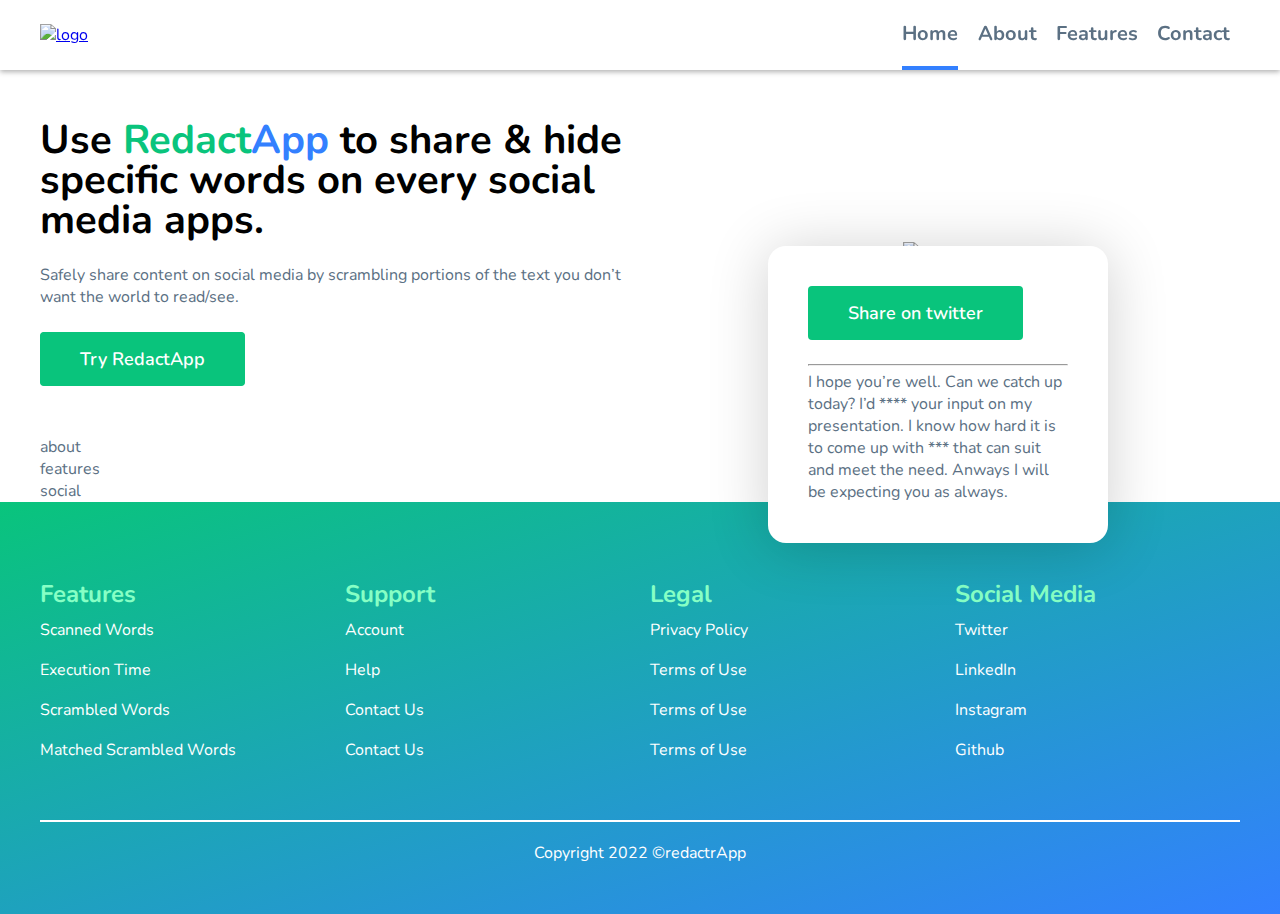
==== index.html @ 87e315f6 "Merge branch 'main' of github.com:Olixc/axon-redactr into main" ====
<!DOCTYPE html>
<html lang="en">
  <head>
    <meta charset="UTF-8" />
    <meta http-equiv="X-UA-Compatible" content="IE=edge" />
    <meta name="viewport" content="width=device-width, initial-scale=1.0" />
    <title>Name of chosen challenge</title>

    <link rel="stylesheet" href="style.css" />
    <script
      src="https://kit.fontawesome.com/cf44f28357.js"
      crossorigin="anonymous"
    ></script>
  </head>
  <body>
    <header class="header">
      <!--         <div class="header__content"></div> -->
      <div class="header__itemContainer">
        <div class="header__bar header__item">
          <span class="header__bar--burger"></span>
        </div>
        <div class="header__left header__item">
          <a href="index.html"
            ><img class="header__logoImg" src="images/logo.svg" alt="logo"
          /></a>
        </div>
        <nav class="header__right header__item header__nav">
          <ul class="header__listContainer">
            <li class="header__listItem">
              <a
                onclick="return false"
                href="index.html"
                class="header__link active"
                >Home</a
              >
            </li>
            <li class="header__listItem">
              <a onclick="return false" href="#about" class="header__link"
                >About</a
              >
            </li>
            <li class="header__listItem">
              <a onclick="return false" href="#features" class="header__link"
                >Features</a
              >
            </li>
            <li class="header__listItem">
              <a onclick="return false" href="#contact" class="header__link"
                >Contact</a
              >
            </li>
          </ul>
        </nav>
      </div>
    </header>

    <main class="main">
      <div class="main__content">
        <div class="main__left">
          <h1 class="main__title">
            Use <span class="main__title--redact">Redact</span
            ><span class="main__title--app">App</span> to share & hide specific
            words on every social media apps.
          </h1>
          <p class="main__text">
            Safely share content on social media by scrambling portions of the
            text you don’t want the world to read/see.
          </p>
          <a href="redact.html" class="main__btn">
            <span class="main__btn--text">Try RedactApp</span>
            <span class="main__btn--icon">
              <i class="fas fa-arrow-right"></i>
            </span>
          </a>
        </div>
        <div class="main__right">
          <div class="img-right">
            <img
              class="main__right--img"
              src="./images/hero_shape.png"
              alt="main-img"
            />
          </div>

          <div class="card__tweet">
            <div class="card__tweet--header">
              <a href="redact.html" class="main__btn">Share on twitter</a>
              <i class="fab fa-twitter"></i>
            </div>
            <hr />
            <!-- text -->
            <p>
              I hope you’re well. Can we catch up today? I’d **** your input on
              my presentation. I know how hard it is to come up with *** that
              can suit and meet the need. Anways I will be expecting you as
              always.
            </p>
          </div>
        </div>
      </div>
    </main>

    <section id="about" class="about">
      <section class="about__content">about</section>
    </section>

    <section id="features" class="features">
      <section class="features__content">features</section>
    </section>

    <section id="social" class="social">
      <section class="social__content">social</section>
    </section>

    <footer id="Contact" class="footer">
      <div class="footer__content">
        <div id="footer__content--container">
          <div>
            <a href="index.html"
              ><img src="images/logo-footer.svg" alt="" class="footer__logo"
            /></a>
          </div>

          <div class="footmain">
            <div class="footmain__item">
              <h2 class="title">Features</h2>
              <ul>
                <li><a href="#">Scanned Words</a></li>
                <li><a href="#">Execution Time</a></li>
                <li><a href="#">Scrambled Words</a></li>
                <li><a href="">Matched Scrambled Words</a></li>
              </ul>
            </div>
            <div class="footmain__item">
              <h2>Support</h2>
              <ul>
                <li><a href="#">Account</a></li>
                <li><a href="#">Help</a></li>
                <li><a href="#">Contact Us</a></li>
                <li><a href="#">Contact Us</a></li>
              </ul>
            </div>
            <div class="footmain__item">
              <h2>Legal</h2>
              <ul>
                <li><a href="#">Privacy Policy</a></li>
                <li><a href="#">Terms of Use</a></li>
                <li><a href="#">Terms of Use</a></li>
                <li><a href="#">Terms of Use</a></li>
              </ul>
            </div>
            <div class="footmain__item">
              <h2>Social Media</h2>
              <ul>
                <li><a href="#">Twitter</a></li>
                <li><a href="#">LinkedIn</a></li>
                <li><a href="#">Instagram</a></li>
                <li><a href="#">Github</a></li>
              </ul>
            </div>
          </div>
        </div>
        <hr class="hr" />
        <summary class="copyright">Copyright 2022 &copy;redactrApp</summary>
      </div>
    </footer>

    <!-- // ============= EEND DO NOT EDIT ============== // -->
    <script src="index.mjs" type="module"></script>
    <!-- // ============= EEND DO NOT EDIT ============== // -->
  </body>
</html>
---- style.css ----
@import url('./styles/about.css');
@import url('./styles/base.css');
@import url('./styles/button.css');
@import url('./styles/features.css');
@import url('./styles/footer.css');
@import url('./styles/header.css');
@import url('./styles/layout.css');
@import url('./styles/main.css');
@import url('./styles/redact.css');
@import url('./styles/popup.css');
@import url('./styles/social.css');
@import url('./styles/typography.css');
@import url('./styles/variable.css');
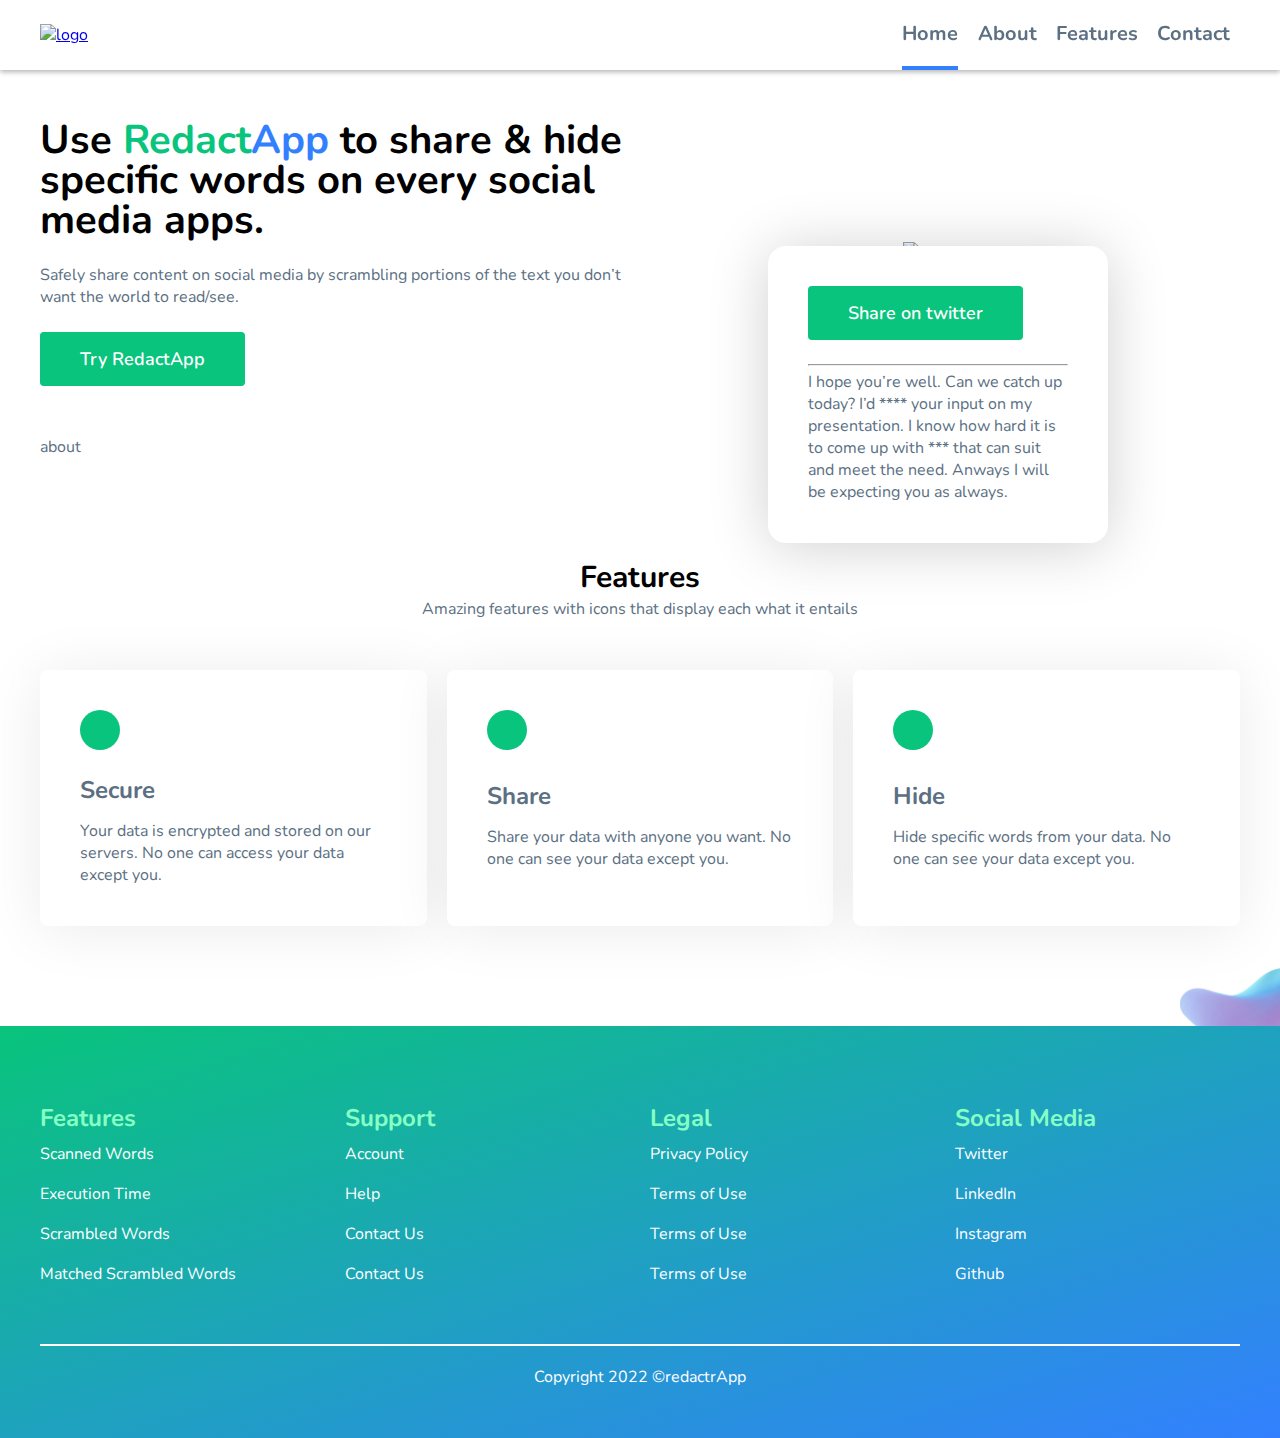
==== commit 31a6616e: "complte features section" ====
--- a/index.html
+++ b/index.html
@@ -27,34 +27,23 @@
         <nav class="header__right header__item header__nav">
           <ul class="header__listContainer">
             <li class="header__listItem">
-              <a
-                onclick="return false"
-                href="index.html"
-                class="header__link active"
-                >Home</a
-              >
-            </li>
-            <li class="header__listItem">
-              <a onclick="return false" href="#about" class="header__link"
-                >About</a
-              >
-            </li>
-            <li class="header__listItem">
-              <a onclick="return false" href="#features" class="header__link"
-                >Features</a
-              >
-            </li>
-            <li class="header__listItem">
-              <a onclick="return false" href="#contact" class="header__link"
-                >Contact</a
-              >
+              <a href="#home" class="header__link active">Home</a>
+            </li>
+            <li class="header__listItem">
+              <a href="#about" class="header__link">About</a>
+            </li>
+            <li class="header__listItem">
+              <a href="#features" class="header__link">Features</a>
+            </li>
+            <li class="header__listItem">
+              <a href="#contact" class="header__link">Contact</a>
             </li>
           </ul>
         </nav>
       </div>
     </header>
 
-    <main class="main">
+    <main id="home" class="main">
       <div class="main__content">
         <div class="main__left">
           <h1 class="main__title">
@@ -105,14 +94,63 @@
     </section>
 
     <section id="features" class="features">
-      <section class="features__content">features</section>
+      <img class="features__shape2" src="/images/shape 2.svg" alt="" />
+      <section class="features__content">
+        <!-- title -->
+        <div class="feature__text--box">
+          <h1 class="features__title">Features</h1>
+          <p class="features__subtext">
+            Amazing features with icons that display each what it entails
+          </p>
+        </div>
+
+        <!-- features -->
+        <div class="features__container">
+          <div class="features__item">
+            <div class="features__item--icon">
+              <i class="fas fa-lock"></i>
+            </div>
+            <div class="features__item--text">
+              <h2>Secure</h2>
+              <p>
+                Your data is encrypted and stored on our servers. No one can
+                access your data except you.
+              </p>
+            </div>
+          </div>
+          <div class="features__item">
+            <div class="features__item--icon">
+              <i class="fas fa-share-alt"></i>
+            </div>
+            <div class="features__item--text">
+              <h2>Share</h2>
+              <p>
+                Share your data with anyone you want. No one can see your data
+                except you.
+              </p>
+            </div>
+          </div>
+          <div class="features__item">
+            <div class="features__item--icon">
+              <i class="fas fa-eye-slash"></i>
+            </div>
+            <div class="features__item--text">
+              <h2>Hide</h2>
+              <p>
+                Hide specific words from your data. No one can see your data
+                except you.
+              </p>
+            </div>
+          </div>
+        </div>
+      </section>
     </section>
 
     <section id="social" class="social">
-      <section class="social__content">social</section>
+      <section class="social__content"></section>
     </section>
 
-    <footer id="Contact" class="footer">
+    <footer id="contact" class="footer">
       <div class="footer__content">
         <div id="footer__content--container">
           <div>
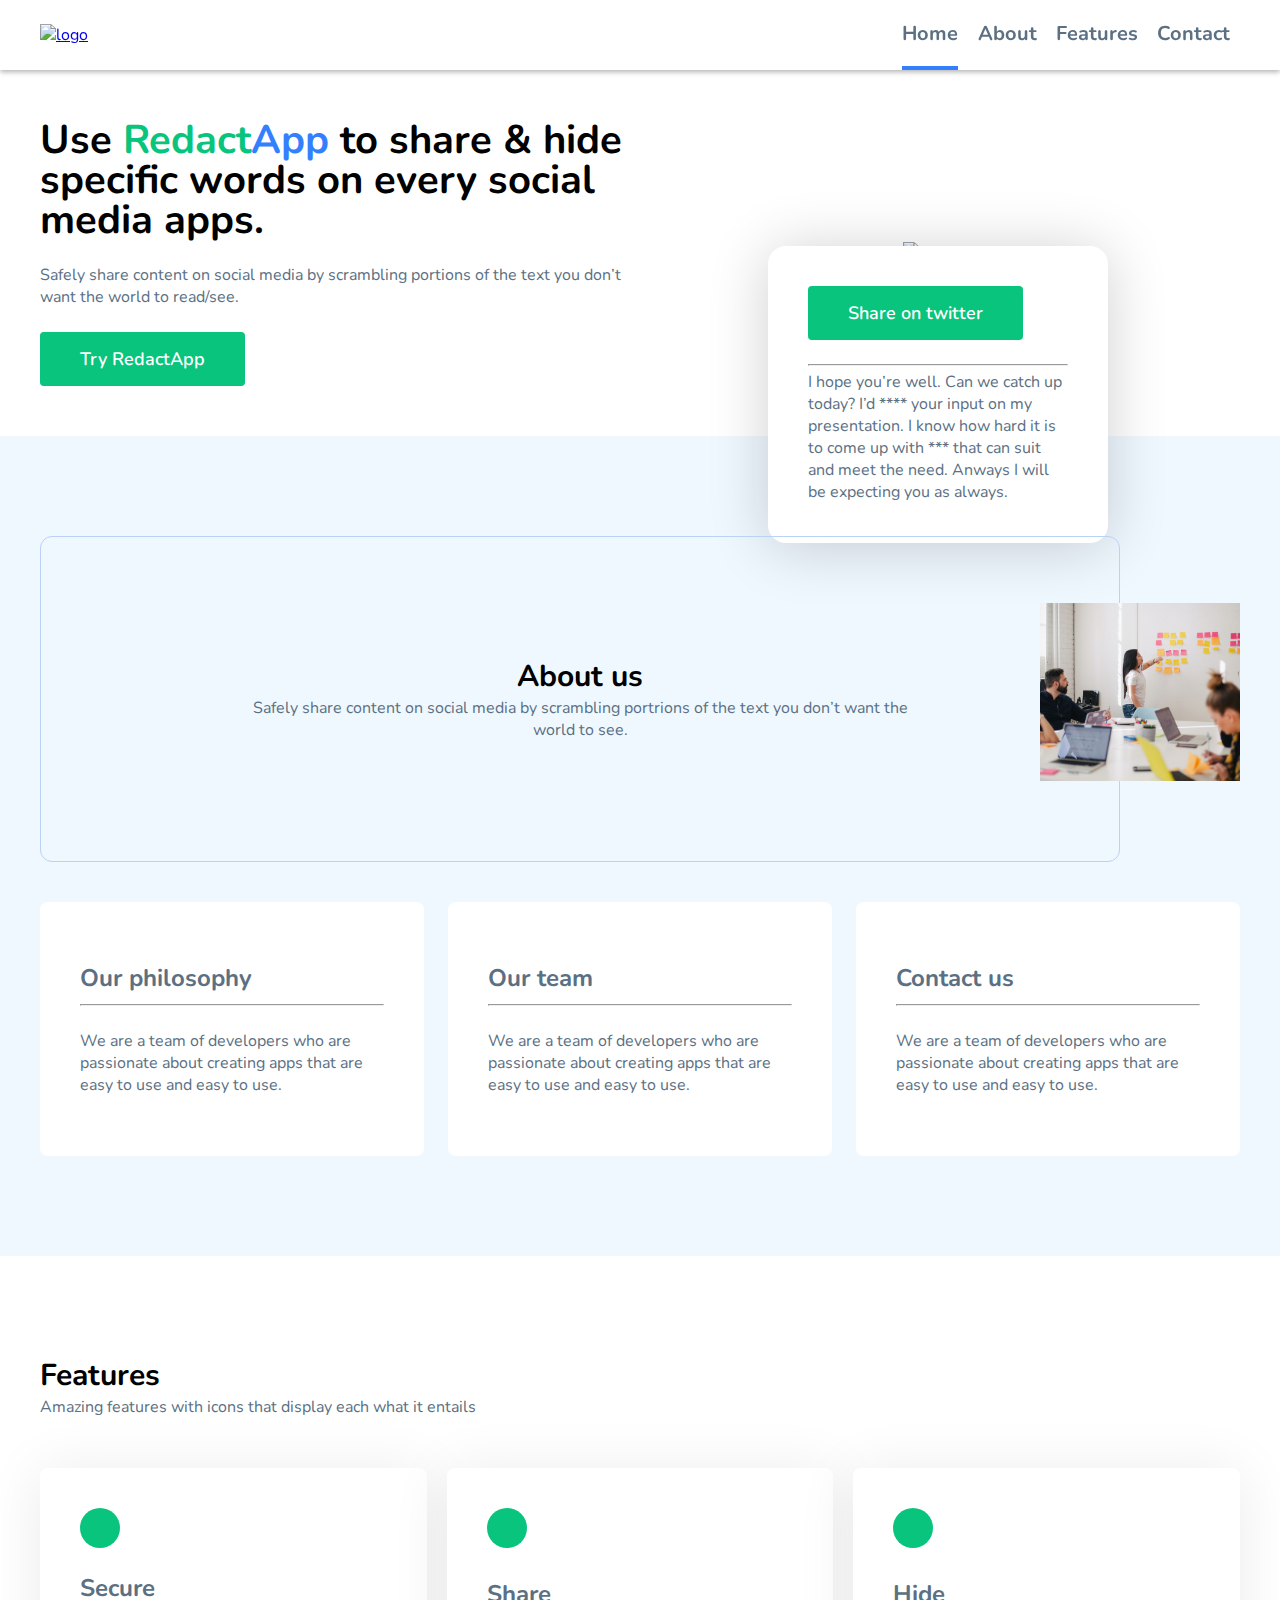
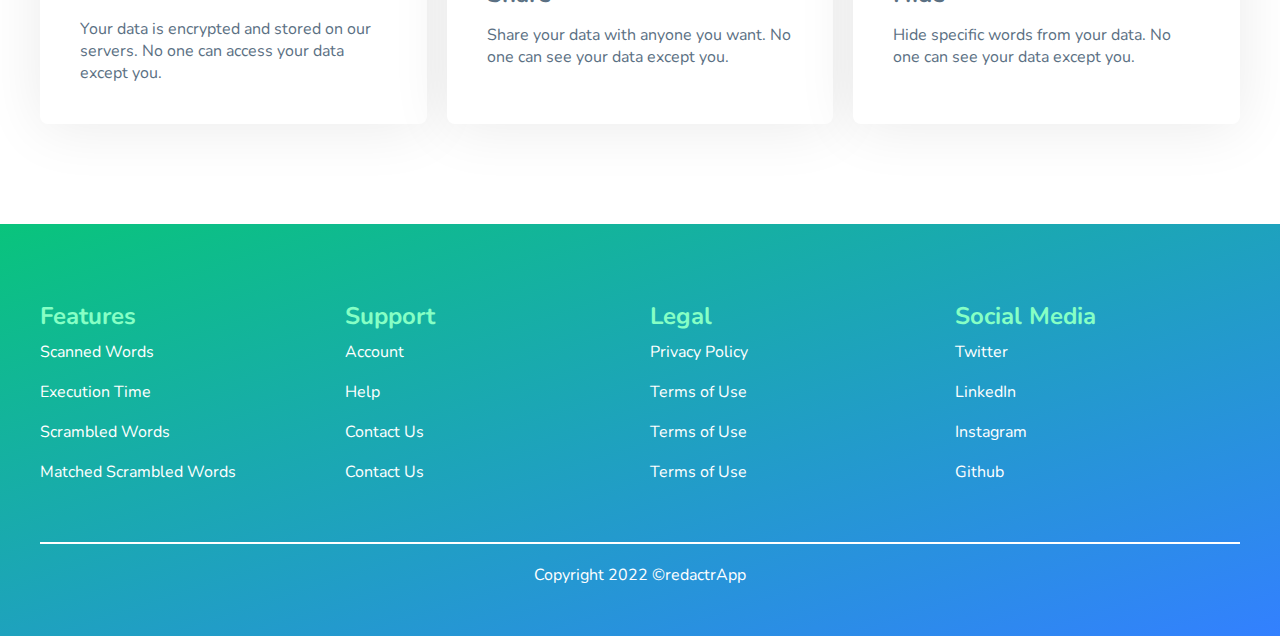
==== commit 6a665039: "done on about page" ====
--- a/index.html
+++ b/index.html
@@ -90,11 +90,58 @@
     </main>
 
     <section id="about" class="about">
-      <section class="about__content">about</section>
+      <section class="about__content">
+        <div class="about__block">
+          <h2 class="about__title">About us</h2>
+          <p class="about__subtext">
+            Safely share content on social media by scrambling portrions of the
+            text you don’t want the world to see.
+          </p>
+          <div class="about__img">
+            <img src="images/about.jpg" alt="" />
+          </div>
+        </div>
+
+        <div class="aboutContent-container">
+          <!-- create three cards -->
+          <div class="aboutContent-card">
+            <div class="aboutContent-card--header">
+              <h2>Our philosophy</h2>
+            </div>
+            <hr />
+            <p>
+              We are a team of developers who are passionate about creating apps
+              that are easy to use and easy to use.
+            </p>
+          </div>
+
+          <div class="aboutContent-card">
+            <div class="aboutContent-card--header">
+              <h2>Our team</h2>
+            </div>
+            <hr />
+            <p>
+              We are a team of developers who are passionate about creating apps
+              that are easy to use and easy to use.
+            </p>
+          </div>
+
+          <div class="aboutContent-card">
+            <div class="aboutContent-card--header">
+              <h2>Contact us</h2>
+            </div>
+            <hr />
+            <p>
+              We are a team of developers who are passionate about creating apps
+              that are easy to use and easy to use.
+            </p>
+          </div>
+        </div>
+      </section>
     </section>
 
     <section id="features" class="features">
-      <img class="features__shape2" src="/images/shape 2.svg" alt="" />
+      <!-- <img class="features__shape2" src="/images/shape 2.svg" alt="" /> -->
       <section class="features__content">
         <!-- title -->
         <div class="feature__text--box">
@@ -146,10 +193,6 @@
       </section>
     </section>
 
-    <section id="social" class="social">
-      <section class="social__content"></section>
-    </section>
-
     <footer id="contact" class="footer">
       <div class="footer__content">
         <div id="footer__content--container">
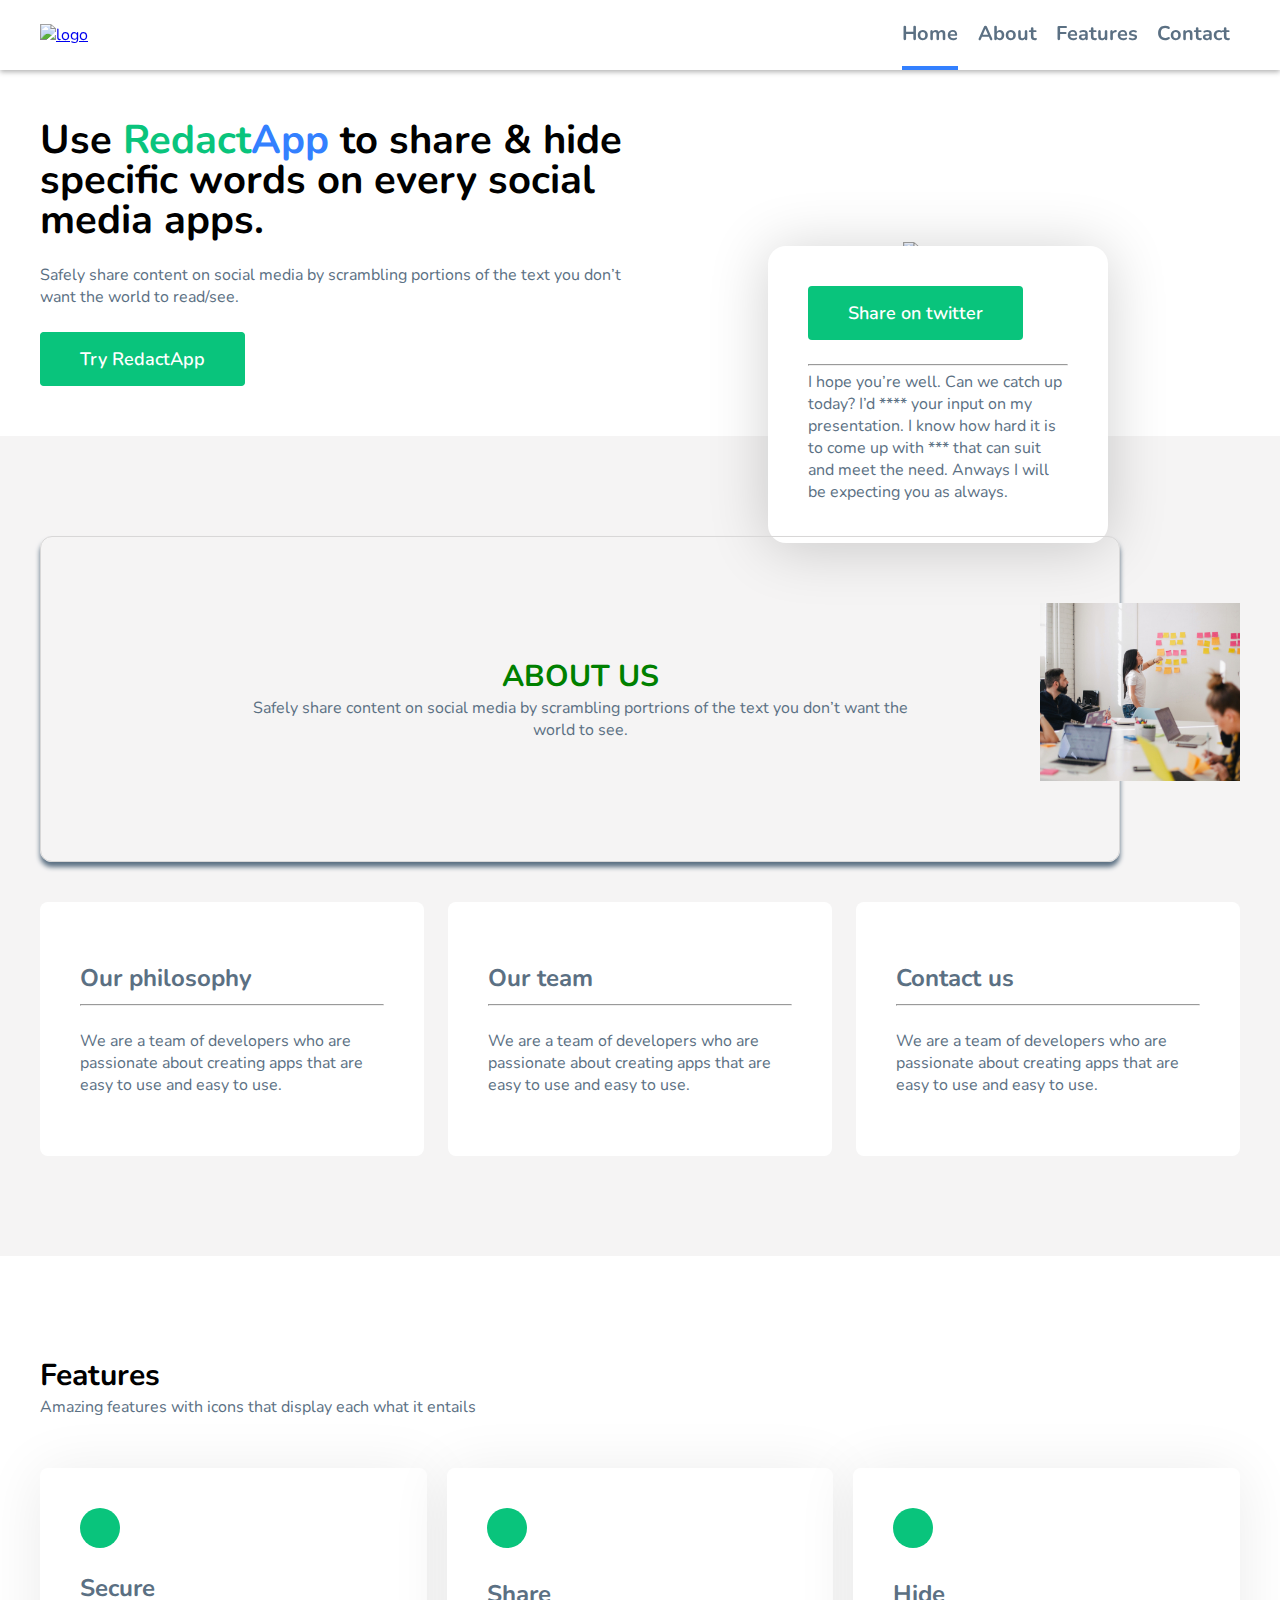
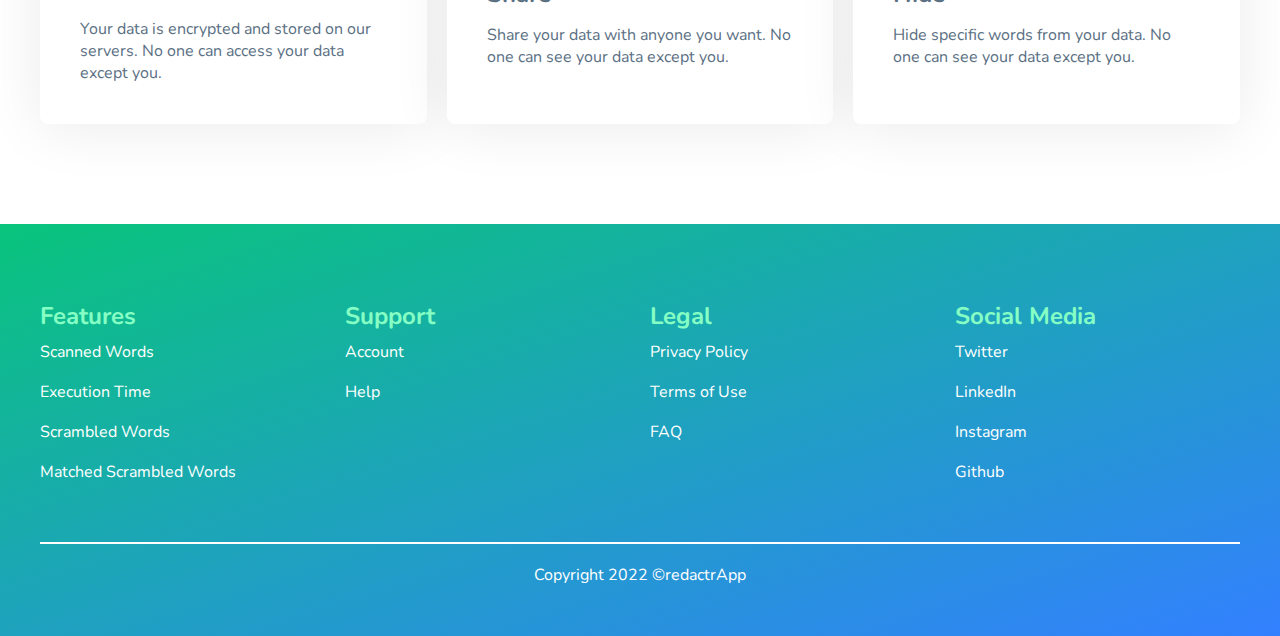
==== commit 81a5a4c2: "about and footer" ====
--- a/index.html
+++ b/index.html
@@ -92,7 +92,7 @@
     <section id="about" class="about">
       <section class="about__content">
         <div class="about__block">
-          <h2 class="about__title">About us</h2>
+          <h2 class="about__title">ABOUT US</h2>
           <p class="about__subtext">
             Safely share content on social media by scrambling portrions of the
             text you don’t want the world to see.
@@ -117,6 +117,7 @@
 
           <div class="aboutContent-card">
             <div class="aboutContent-card--header">
+              <button class=".redact__btn" id="off"></button>
               <h2>Our team</h2>
             </div>
             <hr />
@@ -217,8 +218,6 @@
               <ul>
                 <li><a href="#">Account</a></li>
                 <li><a href="#">Help</a></li>
-                <li><a href="#">Contact Us</a></li>
-                <li><a href="#">Contact Us</a></li>
               </ul>
             </div>
             <div class="footmain__item">
@@ -226,8 +225,7 @@
               <ul>
                 <li><a href="#">Privacy Policy</a></li>
                 <li><a href="#">Terms of Use</a></li>
-                <li><a href="#">Terms of Use</a></li>
-                <li><a href="#">Terms of Use</a></li>
+                <li><a href="#">FAQ</a></li>
               </ul>
             </div>
             <div class="footmain__item">
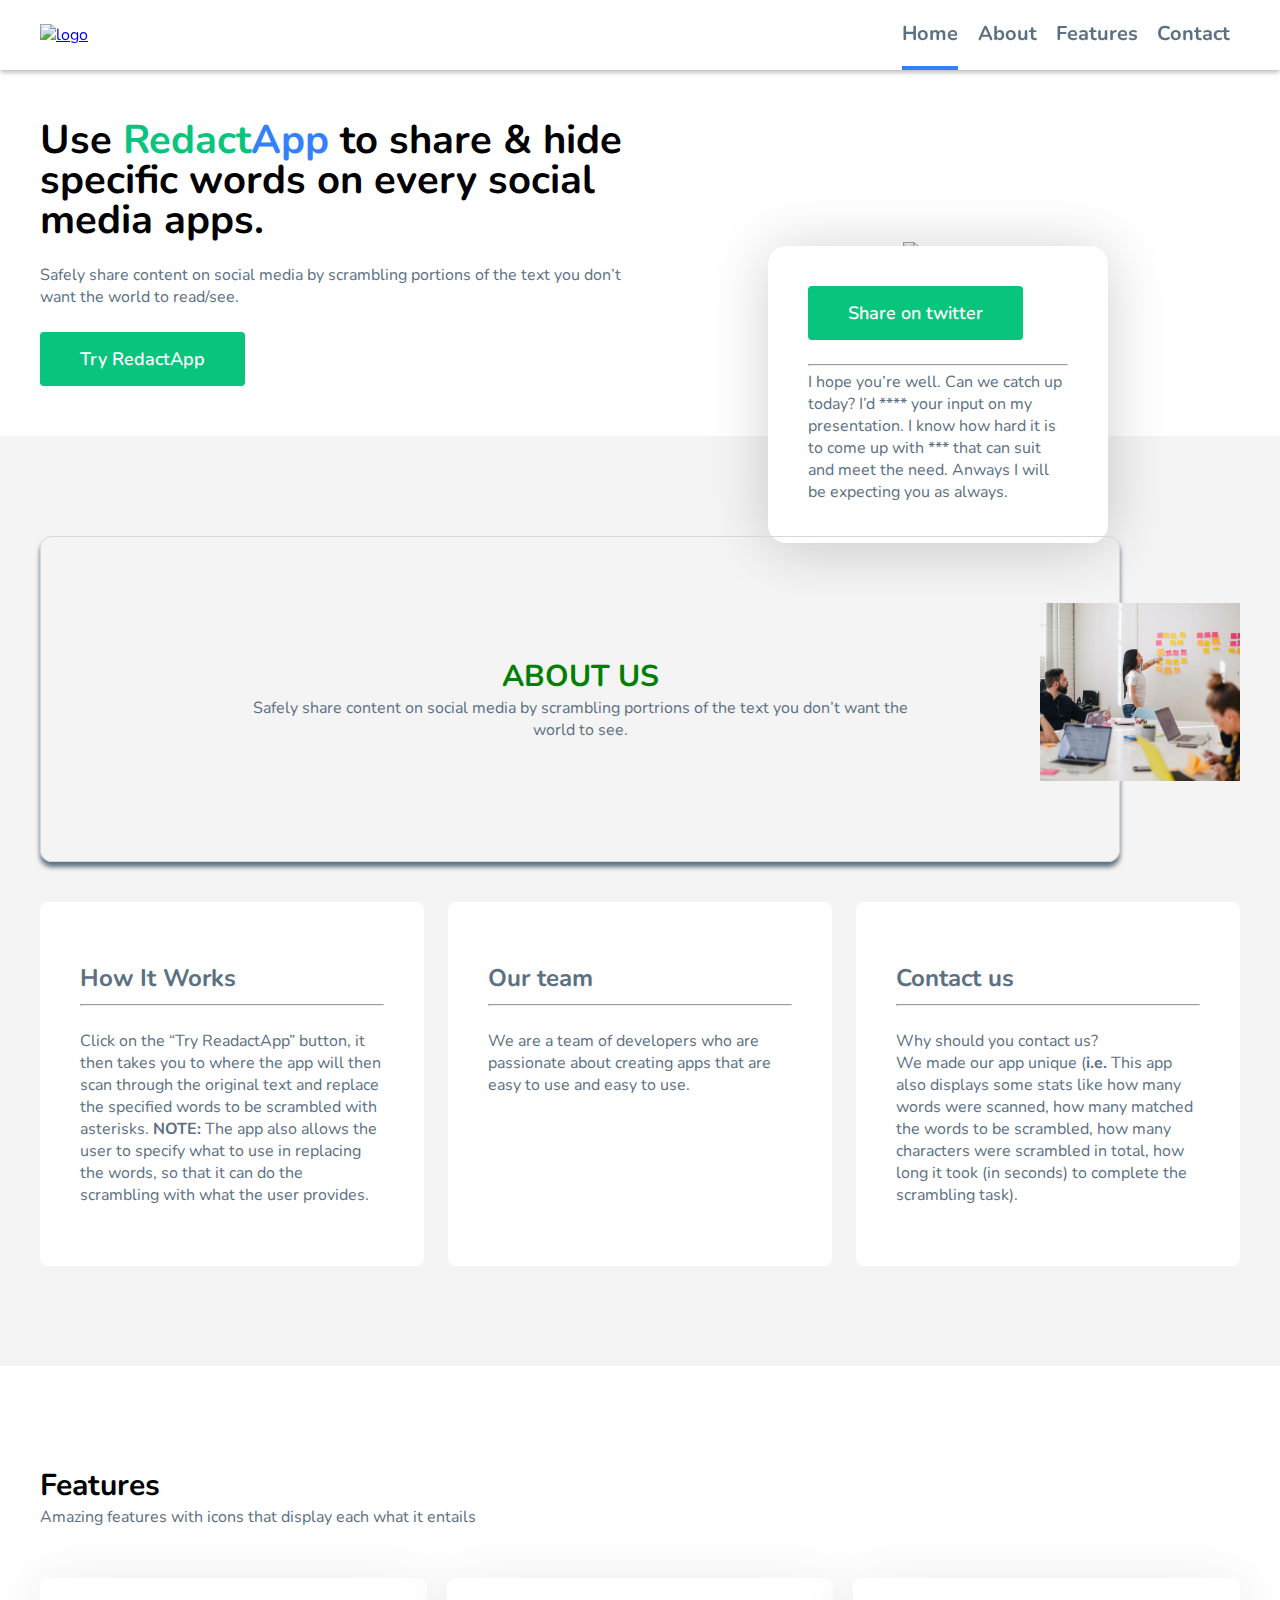
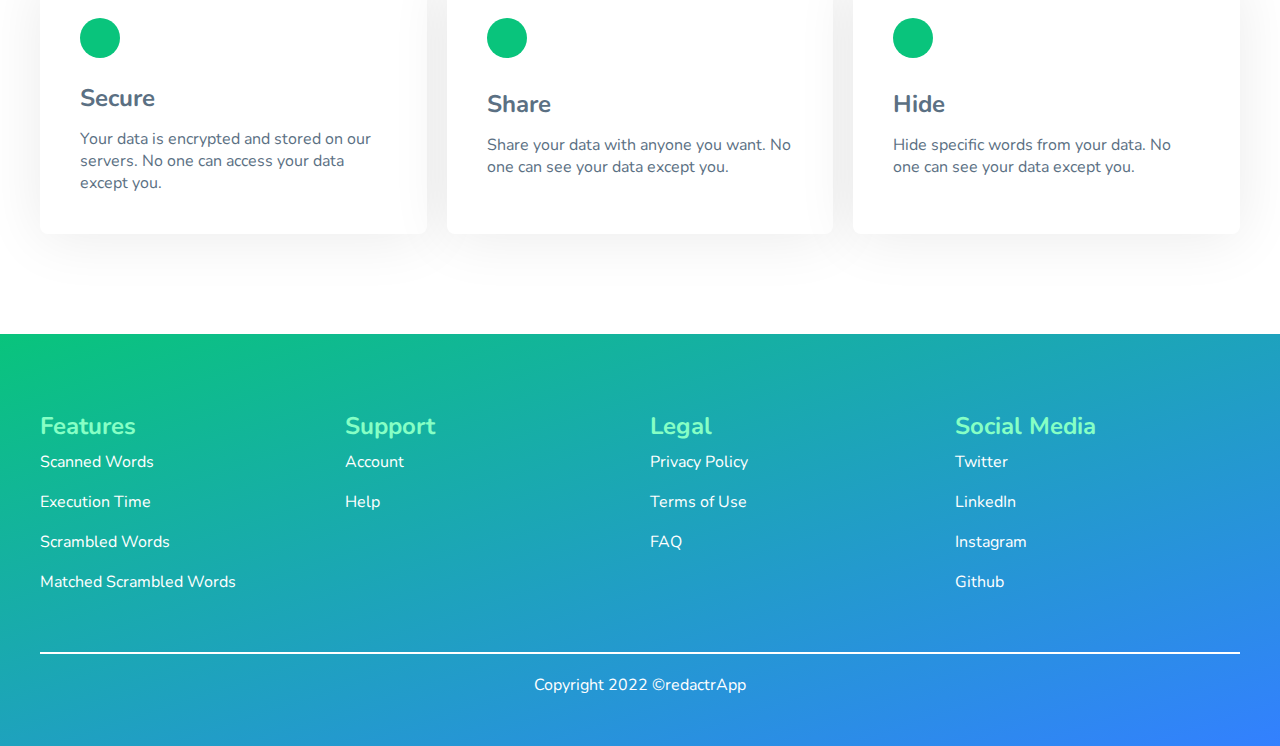
==== commit e1fb090e: "about content" ====
--- a/index.html
+++ b/index.html
@@ -106,12 +106,12 @@
           <!-- create three cards -->
           <div class="aboutContent-card">
             <div class="aboutContent-card--header">
-              <h2>Our philosophy</h2>
-            </div>
-            <hr />
-            <p>
-              We are a team of developers who are passionate about creating apps
-              that are easy to use and easy to use.
+              <h2>How It Works</h2>
+            </div>
+            <hr />
+            <p>
+              Click on the “Try ReadactApp” button, it then takes you to where the app will then scan through the original text and replace the specified words to be scrambled with asterisks.
+<b>NOTE:</b> The app also allows the user to specify what to use in replacing the words, so that it can do the scrambling with what the user provides. 
             </p>
           </div>
 
@@ -133,8 +133,8 @@
             </div>
             <hr />
             <p>
-              We are a team of developers who are passionate about creating apps
-              that are easy to use and easy to use.
+              Why should you contact us?<br>
+              We made our app unique (<b>i.e.</b> This app also displays some stats like how many words were scanned, how many matched the words to be scrambled, how many characters were scrambled in total, how long it took (in seconds) to complete the scrambling task).
             </p>
           </div>
         </div>
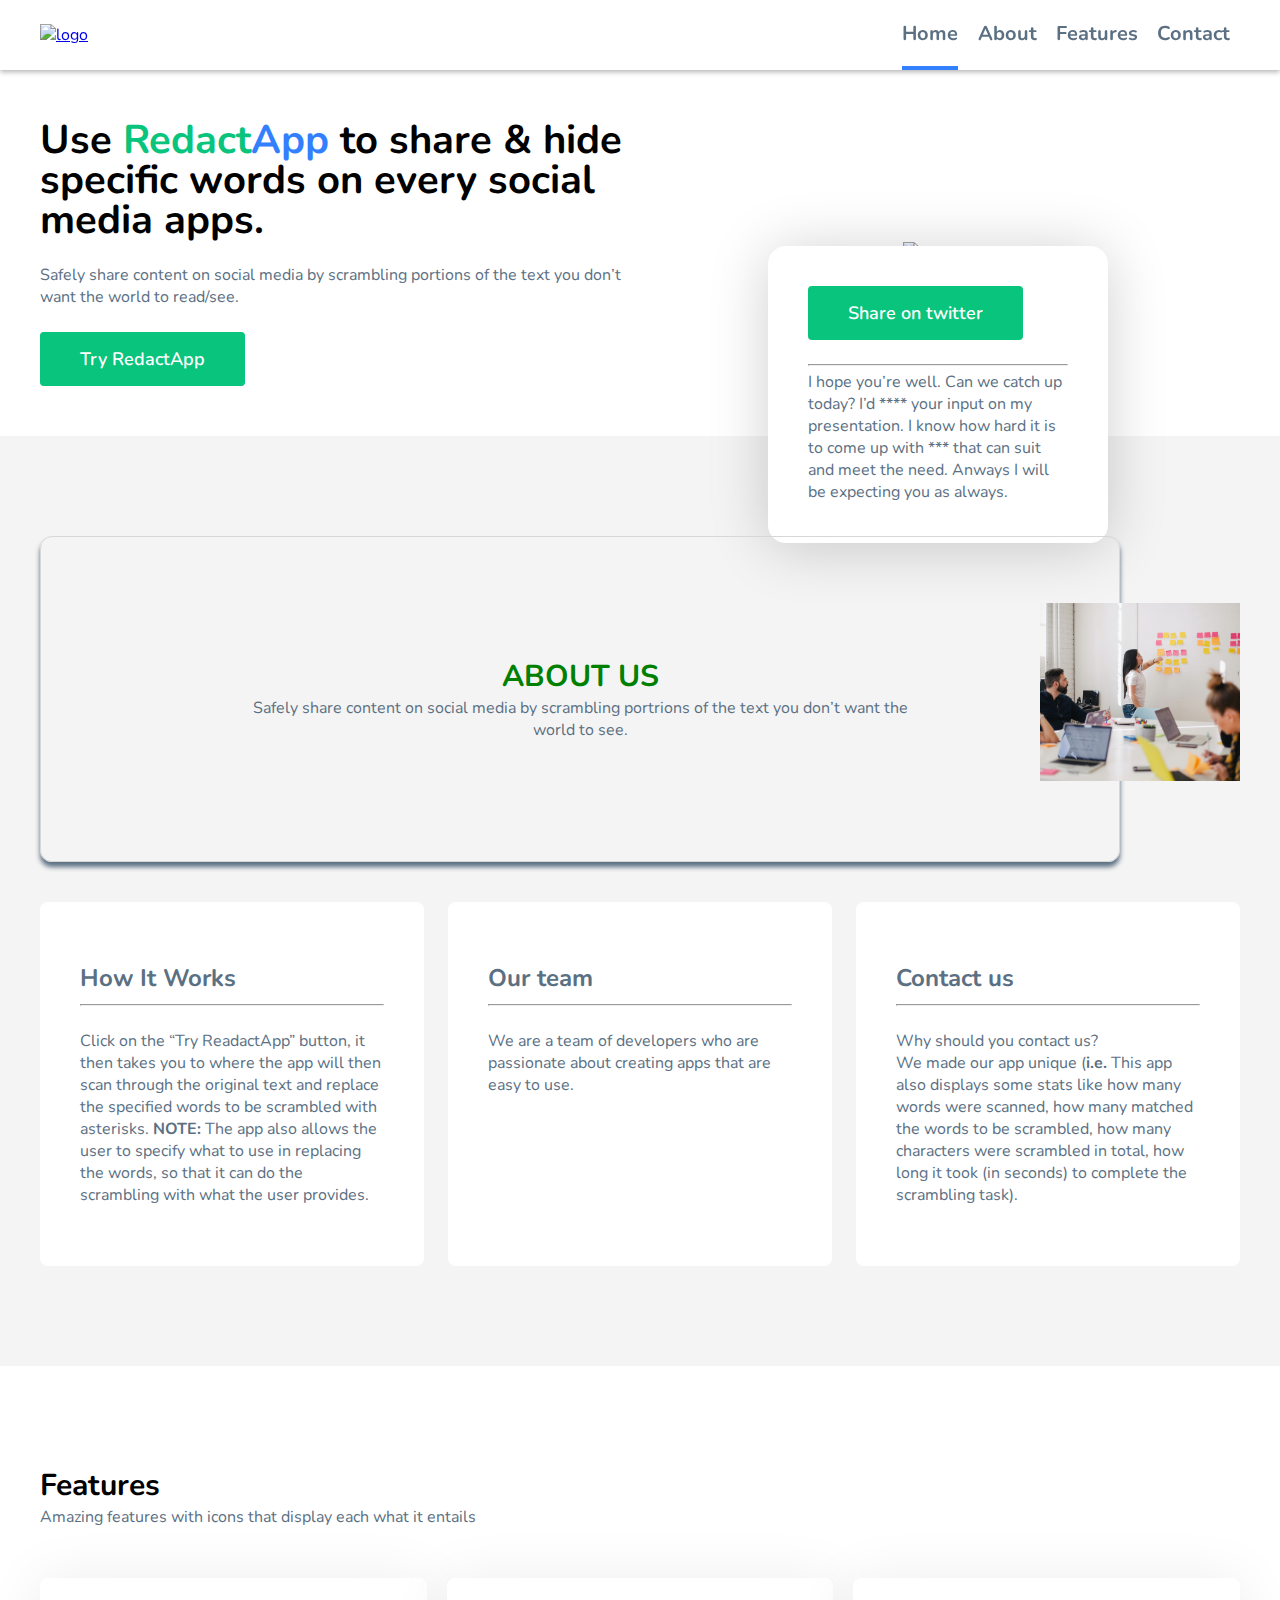
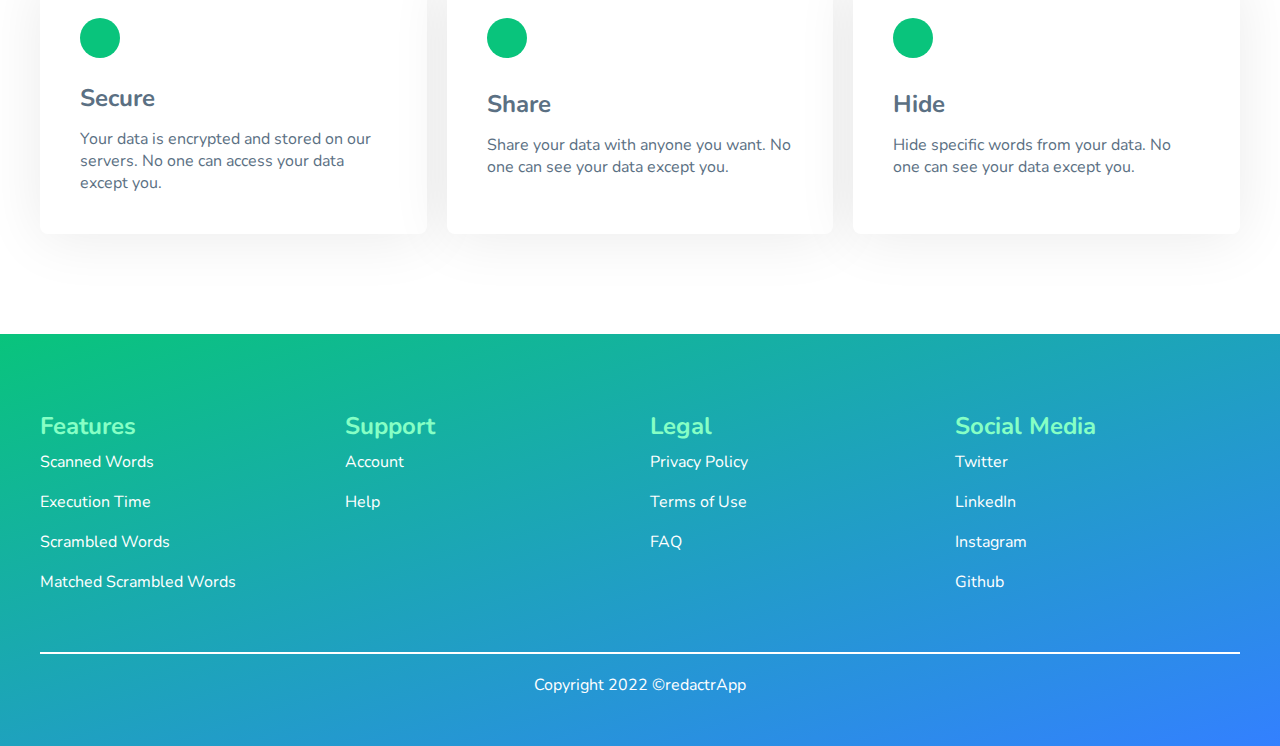
==== commit 49136967: "grammatical error: html line: 25" ====
--- a/index.html
+++ b/index.html
@@ -123,7 +123,7 @@
             <hr />
             <p>
               We are a team of developers who are passionate about creating apps
-              that are easy to use and easy to use.
+              that are easy to use.
             </p>
           </div>
 
